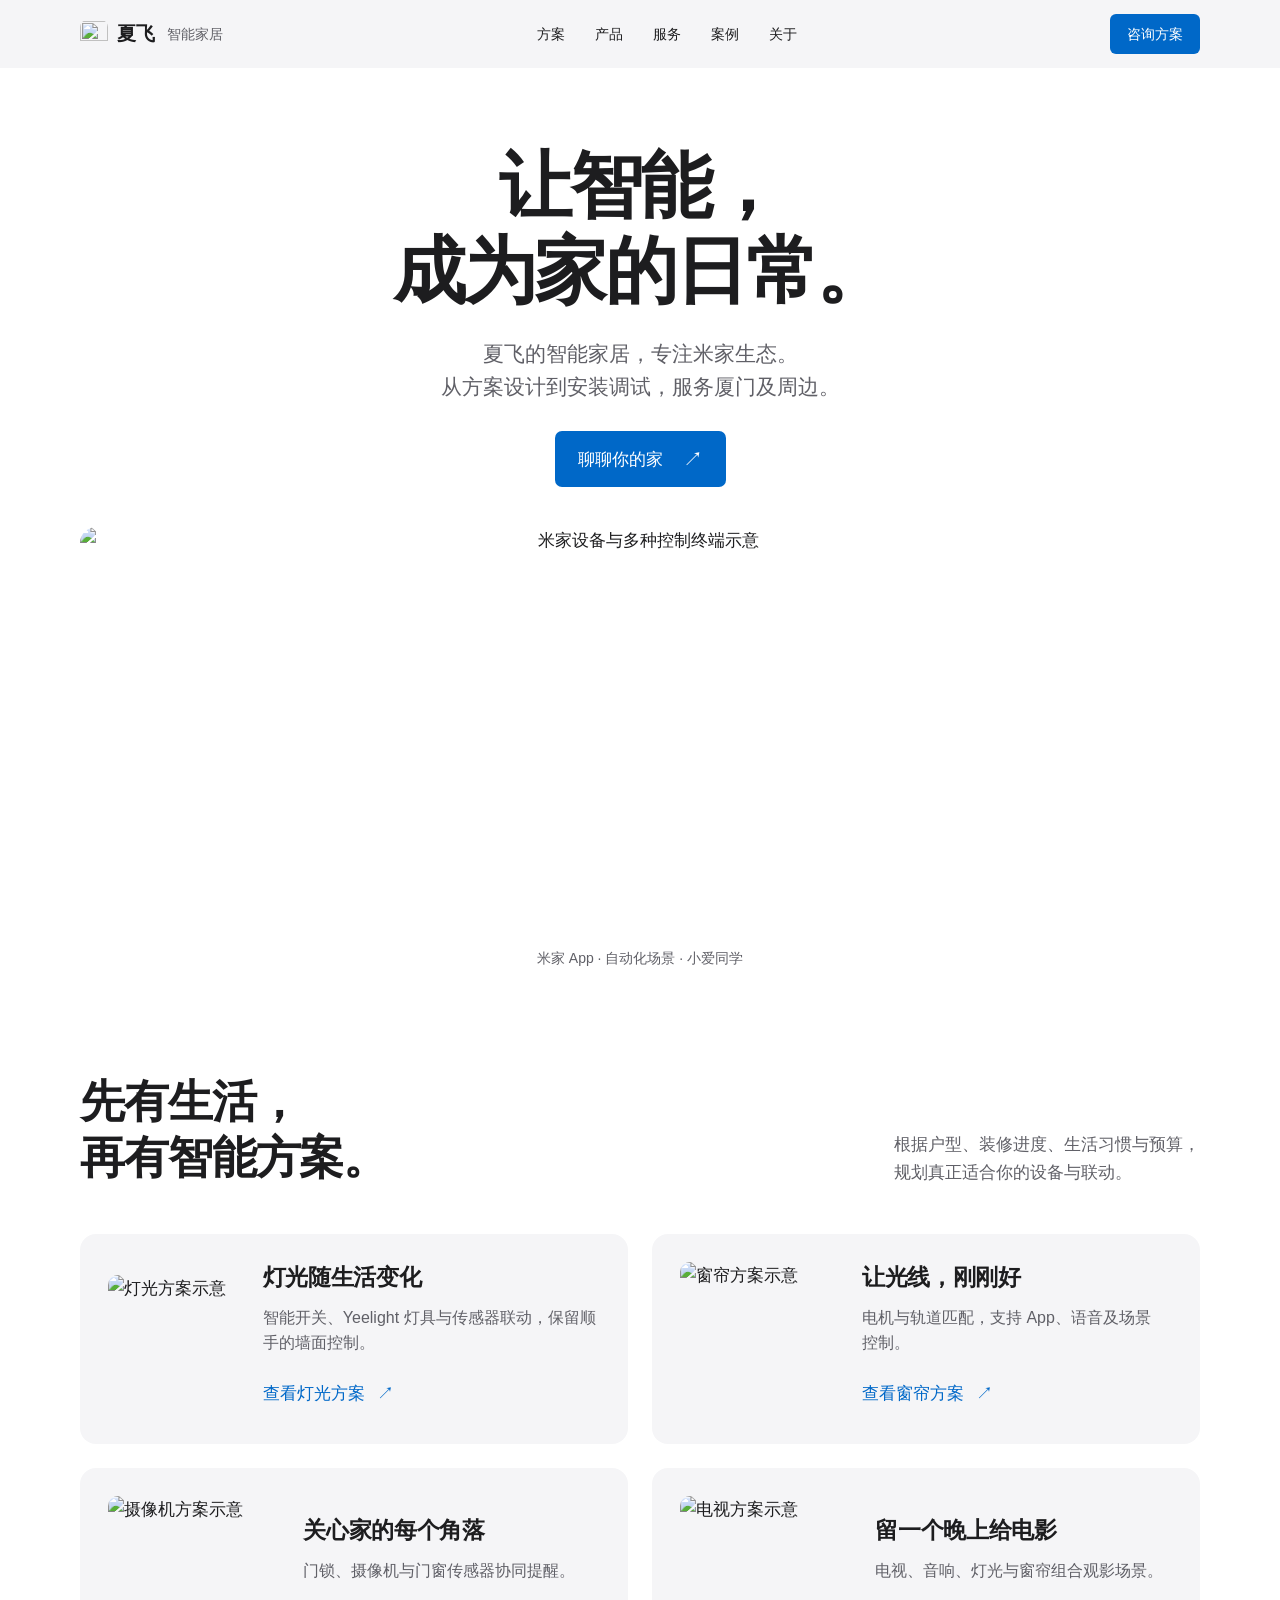
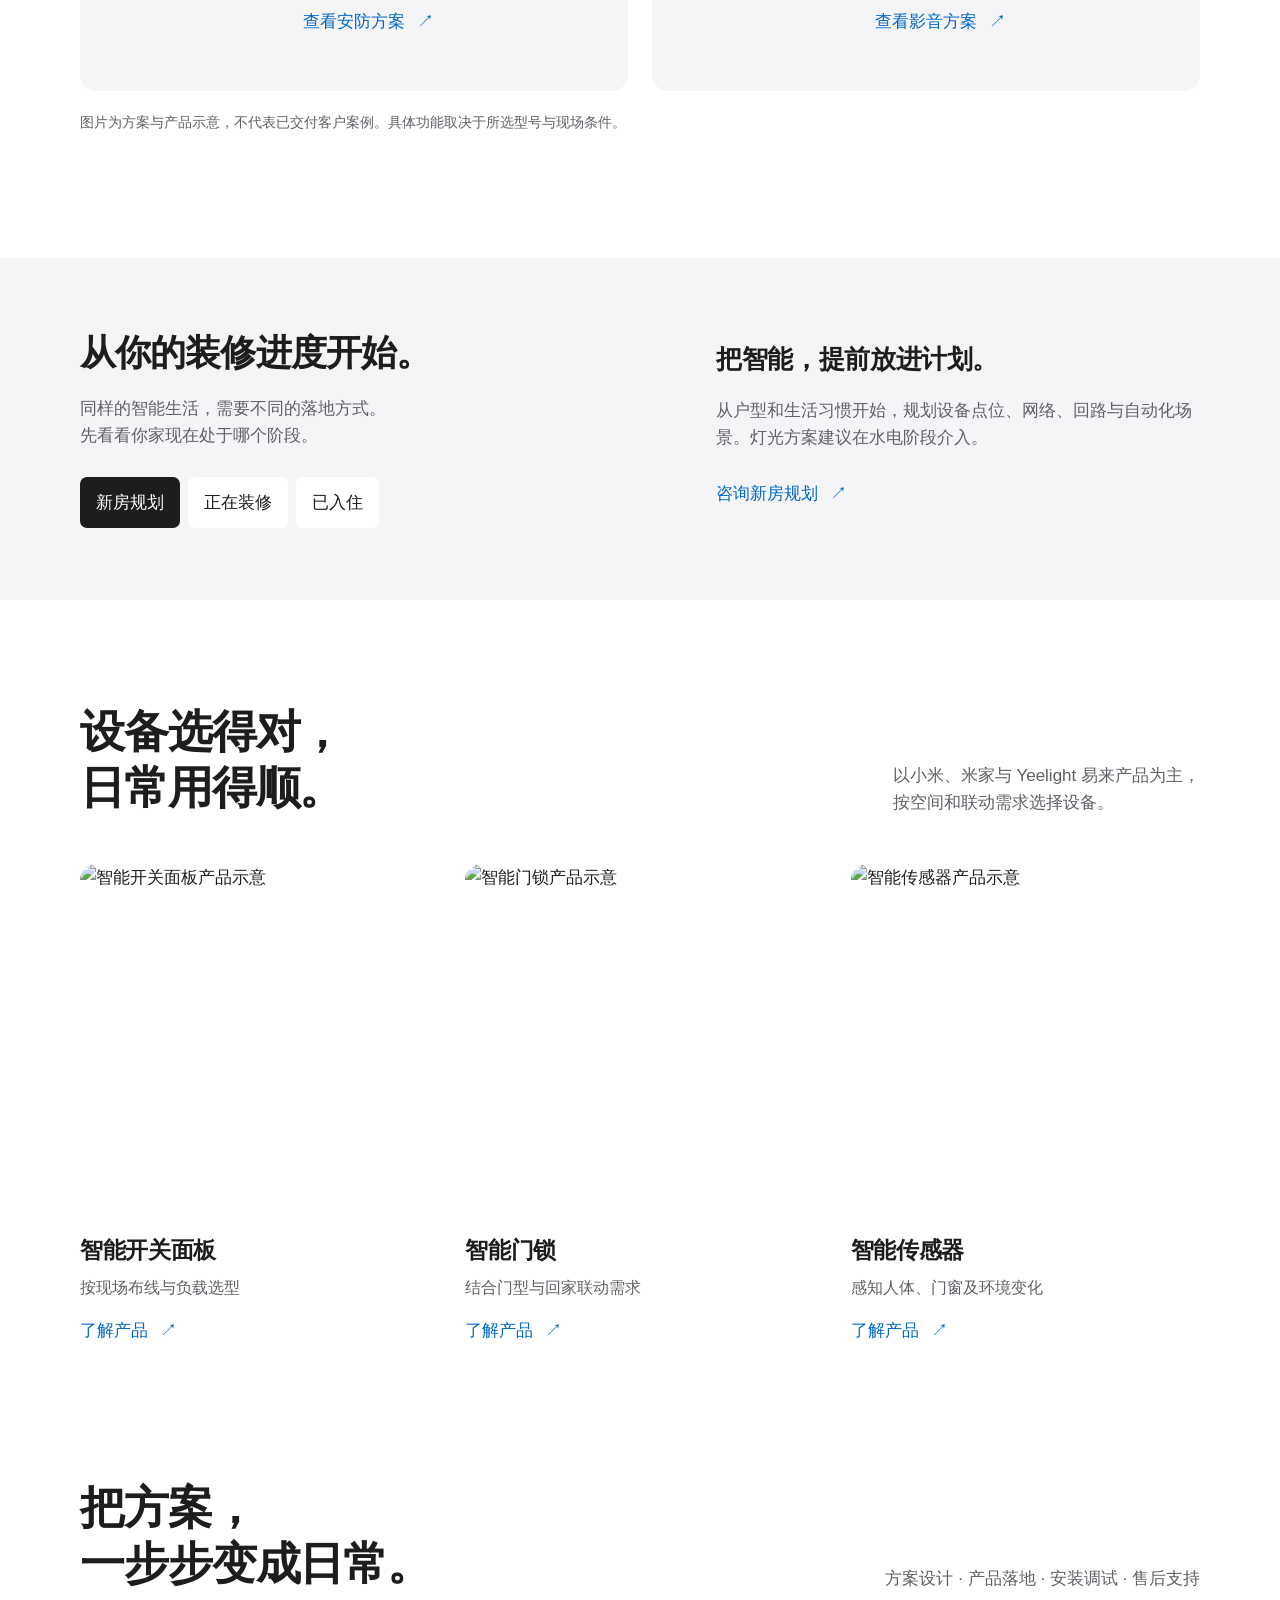
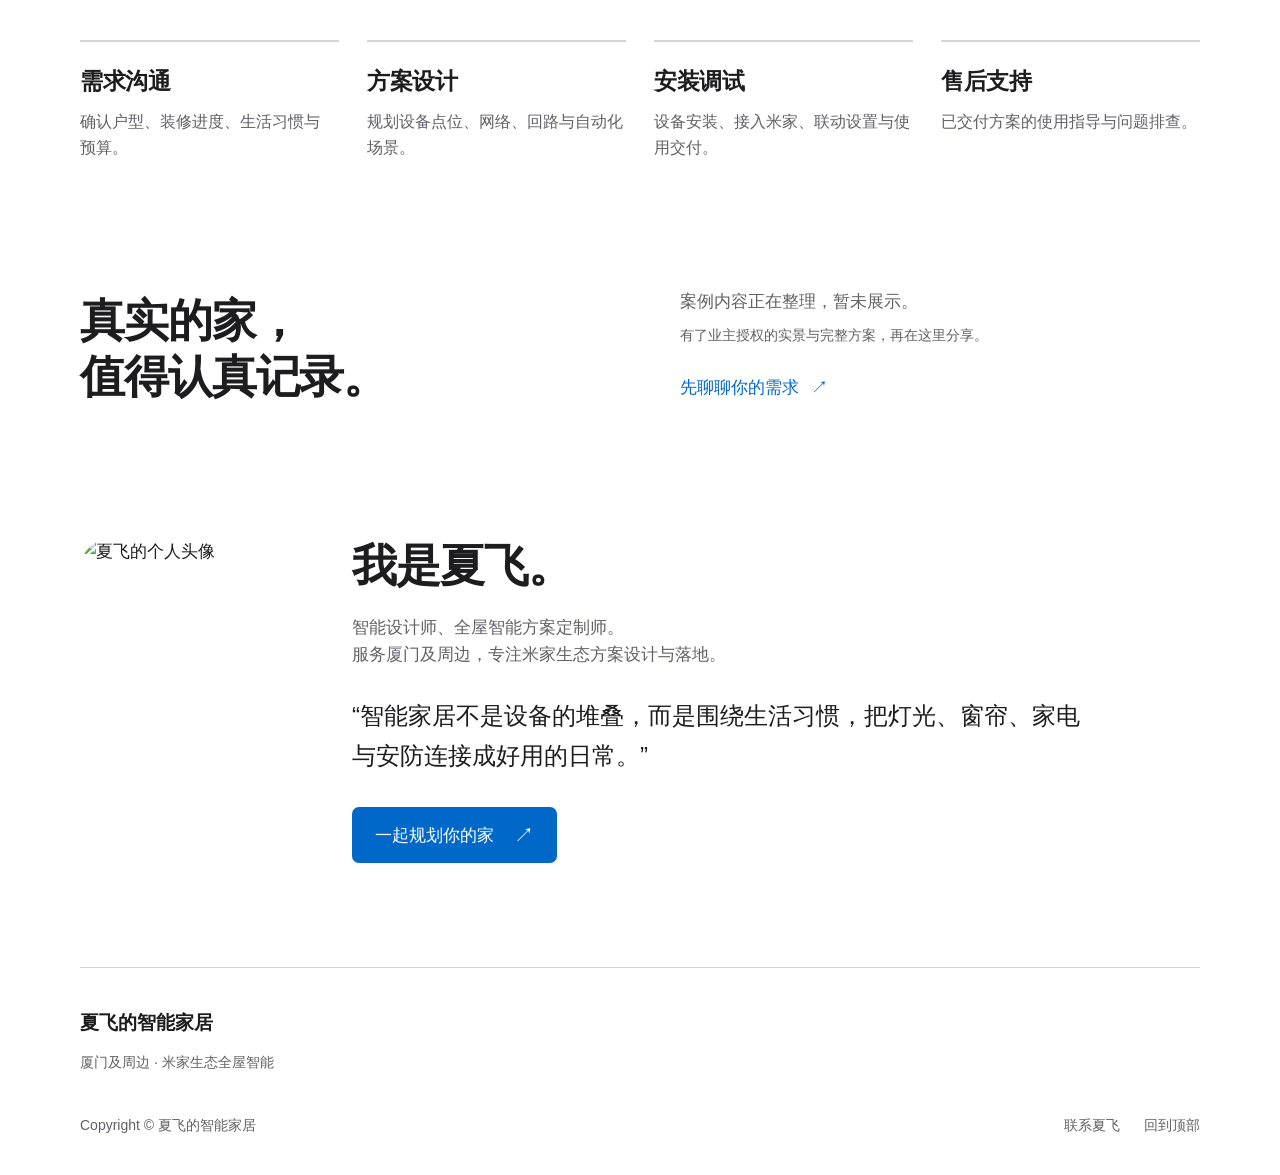
==== index.html @ 5e1fa240 "重构智能家居首页与咨询体验 发布已确认的原生 HTML/CSS/JavaScript 改版，保留原有素材、联系方式和详情内容。 增加装修阶段建议、手机导航及微信复制恢复；移除预览 noindex 标记" ====
<!DOCTYPE html><html lang="zh-CN"><head><meta charset="UTF-8"><meta name="viewport" content="width=device-width, initial-scale=1"><title>夏飞的智能家居｜厦门米家全屋智能</title><meta name="description" content="厦门及周边全屋智能方案设计、产品落地、安装调试与售后支持，专注米家生态。"><meta name="theme-color" content="#f5f5f7"><link rel="icon" href="img/icon.webp"><link rel="stylesheet" href="main.css?v=20261014"><script src="js/preview.js?v=20261014" defer></script></head><body><a class="skip" href="#main">跳到正文</a><header class="site-header"><div class="nav-wrap"><a class="brand" href="index.html"><img src="img/icon.webp" width="28" height="28" alt="">夏飞<span>智能家居</span></a><nav aria-label="主导航"><a href="index.html#方案">方案</a><a href="index.html#产品">产品</a><a href="index.html#服务">服务</a><a href="index.html#案例">案例</a><a href="index.html#关于">关于</a></nav><a class="nav-contact" href="contact.html">咨询方案</a><button class="menu-toggle" aria-expanded="false" aria-controls="mobile-nav" hidden>菜单</button></div><nav id="mobile-nav" aria-label="手机导航" hidden><a href="index.html#方案">方案</a><a href="index.html#产品">产品</a><a href="index.html#服务">服务</a><a href="index.html#案例">案例</a><a href="index.html#关于">关于</a></nav></header><main id="main"><section class="hero wrap"><h1>让智能，<br>成为家的日常。</h1><p class="hero-intro">夏飞的智能家居，专注米家生态。<br>从方案设计到安装调试，服务厦门及周边。</p><a class="button" href="contact.html">聊聊你的家 <span aria-hidden="true">↗</span></a><figure class="hero-media"><img src="img/mishebei.webp" alt="米家设备与多种控制终端示意" width="3200" height="1160" fetchpriority="high"><figcaption>米家 App · 自动化场景 · 小爱同学</figcaption></figure></section>
<section id="方案" class="wrap section"><div class="section-head"><h2>先有生活，<br>再有智能方案。</h2><p>根据户型、装修进度、生活习惯与预算，<br class="desktop-only">规划真正适合你的设备与联动。</p></div><div class="solutions"><article class="solution"><img src="img/灯光.jpg" alt="灯光方案示意" width="272" height="272" loading="lazy"><div><h3>灯光随生活变化</h3><p>智能开关、Yeelight 灯具与传感器联动，保留顺手的墙面控制。</p><a class="text-link" href="light.html">查看灯光方案 <span aria-hidden="true">↗</span></a></div></article><article class="solution"><img src="img/窗帘.jpg" alt="窗帘方案示意" width="272" height="272" loading="lazy"><div><h3>让光线，刚刚好</h3><p>电机与轨道匹配，支持 App、语音及场景控制。</p><a class="text-link" href="curtain.html">查看窗帘方案 <span aria-hidden="true">↗</span></a></div></article><article class="solution"><img src="img/摄像机.jpg" alt="摄像机方案示意" width="272" height="272" loading="lazy"><div><h3>关心家的每个角落</h3><p>门锁、摄像机与门窗传感器协同提醒。</p><a class="text-link" href="security.html">查看安防方案 <span aria-hidden="true">↗</span></a></div></article><article class="solution"><img src="img/电视.jpg" alt="电视方案示意" width="272" height="272" loading="lazy"><div><h3>留一个晚上给电影</h3><p>电视、音响、灯光与窗帘组合观影场景。</p><a class="text-link" href="media.html">查看影音方案 <span aria-hidden="true">↗</span></a></div></article></div><p class="note">图片为方案与产品示意，不代表已交付客户案例。具体功能取决于所选型号与现场条件。</p></section>
<section class="scene-section"><div class="wrap scene-layout"><div><h2>从你的装修进度开始。</h2><p>同样的智能生活，需要不同的落地方式。<br>先看看你家现在处于哪个阶段。</p><div class="stage-controls" aria-label="选择装修阶段"><button type="button" aria-pressed="true" data-stage="新房规划">新房规划</button><button type="button" aria-pressed="false" data-stage="正在装修">正在装修</button><button type="button" aria-pressed="false" data-stage="已入住">已入住</button></div></div><div class="stage-result" aria-live="polite"><h3 id="stage-title">把智能，提前放进计划。</h3><p id="stage-copy">从户型和生活习惯开始，规划设备点位、网络、回路与自动化场景。灯光方案建议在水电阶段介入。</p><a class="text-link" id="stage-link" href="contact.html?stage=新房规划">咨询新房规划 <span aria-hidden="true">↗</span></a></div></div><noscript><p class="wrap note">新房建议提前规划点位与布线；装修中需核对现场条件；已入住可根据现有线路制定改造方案。欢迎直接咨询。</p></noscript></section>
<section id="产品" class="wrap section"><div class="section-head"><h2>设备选得对，<br>日常用得顺。</h2><p>以小米、米家与 Yeelight 易来产品为主，<br class="desktop-only">按空间和联动需求选择设备。</p></div><div class="products"><a class="product" href="switch.html"><img src="img/智能开关.jpg" alt="智能开关面板产品示意" width="272" height="272" loading="lazy"><div><h3>智能开关面板</h3><p>按现场布线与负载选型</p><span class="text-link">了解产品 <span aria-hidden="true">↗</span></span></div></a><a class="product" href="lock.html"><img src="img/智能门锁.jpg" alt="智能门锁产品示意" width="272" height="272" loading="lazy"><div><h3>智能门锁</h3><p>结合门型与回家联动需求</p><span class="text-link">了解产品 <span aria-hidden="true">↗</span></span></div></a><a class="product" href="sensor.html"><img src="img/传感器.jpg" alt="智能传感器产品示意" width="272" height="272" loading="lazy"><div><h3>智能传感器</h3><p>感知人体、门窗及环境变化</p><span class="text-link">了解产品 <span aria-hidden="true">↗</span></span></div></a></div></section>
<section id="服务" class="wrap section service-section"><div class="section-head"><h2>把方案，<br>一步步变成日常。</h2><p>方案设计 · 产品落地 · 安装调试 · 售后支持</p></div><ol class="service-list"><li><h3>需求沟通</h3><p>确认户型、装修进度、生活习惯与预算。</p></li><li><h3>方案设计</h3><p>规划设备点位、网络、回路与自动化场景。</p></li><li><h3>安装调试</h3><p>设备安装、接入米家、联动设置与使用交付。</p></li><li><h3>售后支持</h3><p>已交付方案的使用指导与问题排查。</p></li></ol></section>
<section id="案例" class="wrap section case-section"><h2>真实的家，<br>值得认真记录。</h2><div><p>案例内容正在整理，暂未展示。</p><p class="note">有了业主授权的实景与完整方案，再在这里分享。</p><a class="text-link" href="contact.html">先聊聊你的需求 <span aria-hidden="true">↗</span></a></div></section>
<section id="关于" class="wrap section about"><img src="img/icon.webp" alt="夏飞的个人头像" width="160" height="160" loading="lazy"><div><h2>我是夏飞。</h2><p>智能设计师、全屋智能方案定制师。<br>服务厦门及周边，专注米家生态方案设计与落地。</p><blockquote>“智能家居不是设备的堆叠，而是围绕生活习惯，把灯光、窗帘、家电与安防连接成好用的日常。”</blockquote><a class="button" href="contact.html">一起规划你的家 <span aria-hidden="true">↗</span></a></div></section></main><footer class="site-footer wrap"><a class="brand" href="index.html">夏飞的智能家居</a><p>厦门及周边 · 米家生态全屋智能</p><div class="footer-bottom"><span>Copyright © 夏飞的智能家居</span><a href="contact.html">联系夏飞</a><a href="#main">回到顶部</a></div></footer></body></html>
---- main.css ----
/* Hallmark · pre-emit critique: P4 H4 E4 S4 R5 V4 — local preview */
:root{--paper:#fff;--surface:#f5f5f7;--ink:#1d1d1f;--muted:#606067;--accent:#0068c8;--accent-hover:#0057aa;--line:#d5d5d9;--focus:#0068c8;--font:-apple-system,BlinkMacSystemFont,"Helvetica Neue","PingFang SC","Microsoft YaHei",sans-serif;--radius:16px;--ease:cubic-bezier(.16,1,.3,1)}
*{box-sizing:border-box}html,body{margin:0;overflow-x:clip}html{scroll-behavior:smooth;scroll-padding-top:100px}body{font-family:var(--font);color:var(--ink);background:var(--paper);font-size:17px;line-height:1.6;-webkit-font-smoothing:antialiased}::selection{background:var(--accent);color:var(--paper)}a{color:inherit;text-decoration:none;text-underline-offset:5px}button{font:inherit;cursor:pointer}img{display:block;max-width:100%;height:auto}h1,h2,h3,p,figure,blockquote{margin:0}h1,h2,h3{font-style:normal;text-wrap:balance;overflow-wrap:anywhere;min-width:0}h1{font-size:clamp(40px,5.7vw,80px);line-height:1.16;letter-spacing:-.035em;font-weight:650}h2{font-size:clamp(30px,3.5vw,48px);line-height:1.25;letter-spacing:-.025em;font-weight:650}h3{font-size:23px;line-height:1.35;font-weight:600;letter-spacing:-.015em}p{color:var(--muted);text-wrap:pretty}a,button{transition:background .2s,color .2s,transform .2s}a:focus-visible,button:focus-visible{outline:3px solid var(--focus);outline-offset:5px}a:active,button:active{transform:translateY(1px)}[hidden]{display:none!important}.wrap{width:min(1120px,calc(100% - 64px));margin-inline:auto}.section{padding-block:104px 24px}.section-head{display:flex;justify-content:space-between;gap:60px;align-items:end;margin-bottom:48px}.section-head p{max-width:440px}.site-header{background:var(--surface);position:sticky;top:0;z-index:10}.nav-wrap{max-width:1184px;padding:0 32px;min-height:68px;margin:auto;display:flex;align-items:center;gap:32px}.brand{display:flex;align-items:center;gap:9px;font-size:19px;font-weight:600;white-space:nowrap}.brand img{border-radius:7px}.brand span{font-size:14px;font-weight:400;color:var(--muted);margin-left:3px}.nav-wrap nav{display:flex;justify-content:center;gap:30px;margin:auto;font-size:14px}.nav-wrap nav a{display:flex;align-items:center;min-height:44px}.nav-wrap nav a:hover,.text-link:hover{color:var(--accent)}.nav-contact{background:var(--accent);color:var(--paper);padding:7px 17px;border-radius:6px;font-size:14px;white-space:nowrap;min-height:40px;display:flex;align-items:center}.nav-contact:hover,.button:hover{background:var(--accent-hover)}.menu-toggle{display:none;border:0;background:transparent;min-height:44px;min-width:44px;padding:8px;color:var(--ink)}#mobile-nav{padding:8px 24px 16px;display:flex;flex-wrap:wrap;gap:4px 16px}#mobile-nav a{padding:8px 0;min-height:44px;min-width:44px}.skip{position:fixed;top:-100px;left:16px;z-index:20;background:var(--ink);color:var(--paper);padding:12px 20px}.skip:focus{top:12px}.hero{text-align:center;padding-top:76px}.hero-intro{font-size:21px;line-height:1.55;margin:25px auto 28px;max-width:620px}.button{display:inline-flex;align-items:center;justify-content:center;gap:20px;border:0;background:var(--accent);color:var(--paper);padding:12px 23px;min-height:48px;border-radius:7px;font-size:17px;font-weight:500;white-space:nowrap}.button span{font-size:20px}.hero-media{margin-top:40px}.hero-media img{width:100%;border-radius:var(--radius)}figcaption{font-size:14px;color:var(--muted);margin-top:14px}.solutions{display:grid;grid-template-columns:repeat(2,minmax(0,1fr));gap:24px}.solution{display:flex;align-items:center;gap:28px;background:var(--surface);padding:28px;border-radius:var(--radius)}.solution img{width:34%;border-radius:10px;aspect-ratio:1;object-fit:cover}.solution>div{min-width:0}.solution h3{font-size:23px}.solution p{margin:12px 0 16px;font-size:16px}.text-link{color:var(--accent);display:inline-flex;align-items:center;gap:12px;min-height:44px;white-space:nowrap}.note{font-size:14px;line-height:1.6}.solutions+.note{margin-top:20px}.scene-section{margin-top:100px;padding-block:72px;background:var(--surface)}.scene-layout{display:grid;grid-template-columns:1.15fr 1fr;gap:80px;align-items:center}.scene-layout h2{font-size:36px}.scene-layout p{margin-top:20px}.stage-controls{display:flex;flex-wrap:wrap;gap:8px;margin-top:28px}.stage-controls button{border:0;border-radius:7px;padding:12px 16px;min-height:48px;color:var(--ink);background:var(--paper);white-space:nowrap}.stage-controls button[aria-pressed=true]{background:var(--ink);color:var(--paper)}.stage-result h3{font-size:26px}.stage-result .text-link{margin-top:20px}.products{display:grid;grid-template-columns:repeat(3,minmax(0,1fr));gap:36px}.product{display:block}.product img{width:100%;aspect-ratio:1;object-fit:cover;border-radius:var(--radius)}.product h3{margin-top:22px}.product p{font-size:16px;margin-block:8px}.product:hover .text-link{text-decoration:underline}.service-list{list-style:none;padding:0;margin:0;display:grid;grid-template-columns:repeat(4,minmax(0,1fr));gap:28px;counter-reset:services}.service-list li{border-top:2px solid var(--line);padding-top:24px}.service-list p{font-size:16px;margin-top:12px}.case-section{display:grid;grid-template-columns:1fr 1fr;gap:80px;align-items:center}.case-section .note{margin-top:8px}.case-section .text-link{margin-top:20px}.about{display:grid;grid-template-columns:200px 1fr;gap:72px;align-items:start;padding-bottom:104px}.about>img{width:160px;border-radius:32px}.about p{margin-top:20px}.about blockquote{font-size:24px;line-height:1.65;max-width:730px;margin-block:28px 32px}.site-footer{padding-top:40px;padding-bottom:28px;border-top:1px solid var(--line)}.site-footer>p{font-size:14px;margin-top:12px}.footer-bottom{display:flex;align-items:center;flex-wrap:wrap;gap:24px;font-size:14px;color:var(--muted);margin-top:30px}.footer-bottom span{margin-right:auto}.footer-bottom a{min-height:44px;display:flex;align-items:center}.contact-main{padding-block:48px 100px}.contact-heading{margin:42px 0 56px}.contact-heading h1{font-size:clamp(38px,5vw,64px)}.contact-heading>p{margin-top:24px;font-size:21px}.contact-layout{display:grid;grid-template-columns:1fr 1fr;gap:72px}.contact-panel{background:var(--surface);border-radius:var(--radius);padding:40px}.contact-panel h2,.consult-prep h2{font-size:30px}.contact-panel>p{margin-top:12px;font-size:16px}.contact-item{margin-top:32px}.contact-item h3{font-size:17px;color:var(--muted)}.phone{font-size:31px;font-weight:600;display:block;font-variant-numeric:tabular-nums;margin:8px 0 16px;white-space:nowrap}.wechat{color:var(--ink);font-size:25px;overflow-wrap:anywhere;margin:8px 0 16px}.secondary{background:var(--paper);color:var(--accent)}.secondary:hover{background:var(--line)}.contact-item .note{margin-top:12px}.copy-status{font-size:14px;min-height:23px;margin-top:8px}.consult-prep ul{list-style:none;padding:0;margin:24px 0 28px}.consult-prep li{margin-bottom:24px}.consult-prep h3{font-size:21px;margin-bottom:7px}.consult-prep p{font-size:16px}.consult-prep>.note{font-size:14px}.detail-hero,.detail-main{width:min(1120px,calc(100% - 64px));margin:auto}.detail-hero{padding-top:70px}.detail-hero-content{display:grid;grid-template-columns:1.5fr 1fr;gap:64px;align-items:center}.detail-hero h1{font-size:48px}.detail-eyebrow{display:none}.detail-hero-image{width:100%;max-width:360px;border-radius:var(--radius)}.detail-lead{margin:24px 0}.about-button,.primary-button{display:inline-flex;align-items:center;min-height:48px;padding:12px 23px;background:var(--accent);color:var(--paper);border-radius:7px}.detail-section{padding-block:72px 12px}.detail-section-intro{margin-top:20px}.detail-cards{display:grid;grid-template-columns:repeat(3,minmax(0,1fr));gap:24px;margin-top:28px}.detail-card{padding:24px;background:var(--surface);border-radius:var(--radius)}.detail-card p,.detail-card ul{margin-top:12px;font-size:16px;color:var(--muted)}.detail-note{margin-top:32px;font-size:16px}.detail-cta{display:flex;align-items:center;justify-content:space-between;gap:32px;padding-bottom:80px}.detail-cta h2{font-size:32px}.detail-cta p{margin-top:16px}.detail-cta a{white-space:nowrap}
@media(max-width:960px){.brand span{display:none}.nav-wrap{gap:20px}.nav-wrap nav{gap:20px}.solution{padding:22px;gap:20px}.solution img{width:30%}.scene-layout{gap:40px}.service-list{grid-template-columns:repeat(2,minmax(0,1fr))}.products{gap:24px}.contact-layout{gap:32px}.contact-panel{padding:28px}.phone{font-size:27px}}
@media(max-width:700px){html{scroll-padding-top:88px}.wrap,.detail-hero,.detail-main{width:calc(100% - 40px)}.nav-wrap{padding-inline:20px;gap:12px;min-height:64px;flex-wrap:wrap}.nav-wrap nav{order:3;flex-basis:100%;gap:24px;justify-content:start;margin-top:-12px}.nav-contact{margin-left:auto;min-height:40px;font-size:13px;padding-inline:12px}.has-js .nav-wrap nav{display:none}.has-js .menu-toggle{display:block!important}.brand{font-size:17px;gap:7px}.brand img{width:25px;height:25px}.hero{padding-top:48px}.hero h1{font-size:46px;line-height:1.2}.hero-intro{font-size:17px;margin-block:22px 26px}.hero-media{margin-top:36px}.hero-media img{aspect-ratio:1.65;object-fit:cover;object-position:center}.hero figcaption{font-size:13px;margin-top:14px}.section{padding-block:72px 0}.section-head{display:block;margin-bottom:28px}.section-head p{margin-top:20px;font-size:16px}.desktop-only{display:none}.solutions{grid-template-columns:minmax(0,1fr);gap:16px}.solution{padding:20px;gap:20px}.solution img{width:30%;min-width:84px}.solution h3{font-size:21px}.solution p{font-size:15px;margin-block:10px}.text-link{font-size:16px}.note{font-size:13px}.scene-section{margin-top:72px;padding-block:48px}.scene-layout{grid-template-columns:minmax(0,1fr);gap:40px}.scene-layout h2{font-size:30px}.scene-layout p{font-size:16px}.stage-controls{gap:8px}.stage-controls button{font-size:15px;padding-inline:14px}.stage-result h3{font-size:24px}.products{grid-template-columns:minmax(0,1fr);gap:24px}.product{display:grid;grid-template-columns:112px minmax(0,1fr);gap:24px;align-items:center}.product h3{font-size:21px;margin-top:0}.product p{font-size:15px}.service-list{gap:32px 22px}.service-list h3{font-size:21px}.service-list p{font-size:15px}.case-section{grid-template-columns:minmax(0,1fr);gap:24px}.about{grid-template-columns:minmax(0,1fr);gap:28px;padding-bottom:72px}.about>img{width:88px;border-radius:20px}.about p{font-size:16px}.about blockquote{font-size:21px;margin-block:24px 28px}.site-footer{padding-top:28px}.footer-bottom{gap:16px;margin-top:20px}.footer-bottom span{flex-basis:100%}.contact-main{padding-block:24px 72px}.contact-heading{margin-block:32px}.contact-heading h1{font-size:36px}.contact-heading>p{font-size:17px}.contact-layout{grid-template-columns:minmax(0,1fr);gap:40px}.contact-panel{padding:28px 24px}.contact-panel h2,.consult-prep h2{font-size:27px}.phone{font-size:29px}.wechat{font-size:23px}.detail-hero{padding-top:48px}.detail-hero-content{grid-template-columns:minmax(0,1fr);gap:32px}.detail-hero h1{font-size:36px}.detail-hero-image{max-width:240px}.detail-section{padding-top:48px}.detail-cards{grid-template-columns:minmax(0,1fr)}.detail-cta{display:block;padding-bottom:64px}.detail-cta a{margin-top:24px}}
@media(max-width:360px){.hero h1{font-size:40px}.solution{gap:14px;padding:16px}.solution h3{font-size:19px}.solution img{min-width:72px}.product{grid-template-columns:92px minmax(0,1fr);gap:20px}.phone{font-size:25px}.contact-heading h1{font-size:32px}.stage-controls button{font-size:14px;padding-inline:12px}.brand{font-size:16px}.nav-wrap{gap:8px}.nav-contact{padding-inline:9px}.menu-toggle{padding:6px;font-size:14px}}
@media(prefers-reduced-motion:reduce){html{scroll-behavior:auto}*,*::before,*::after{transition:none!important;animation:none!important}}
@media(prefers-reduced-motion:no-preference){.hero-media{animation:arrive .7s var(--ease) both}@keyframes arrive{from{transform:translateY(12px)}to{transform:translateY(0)}}}
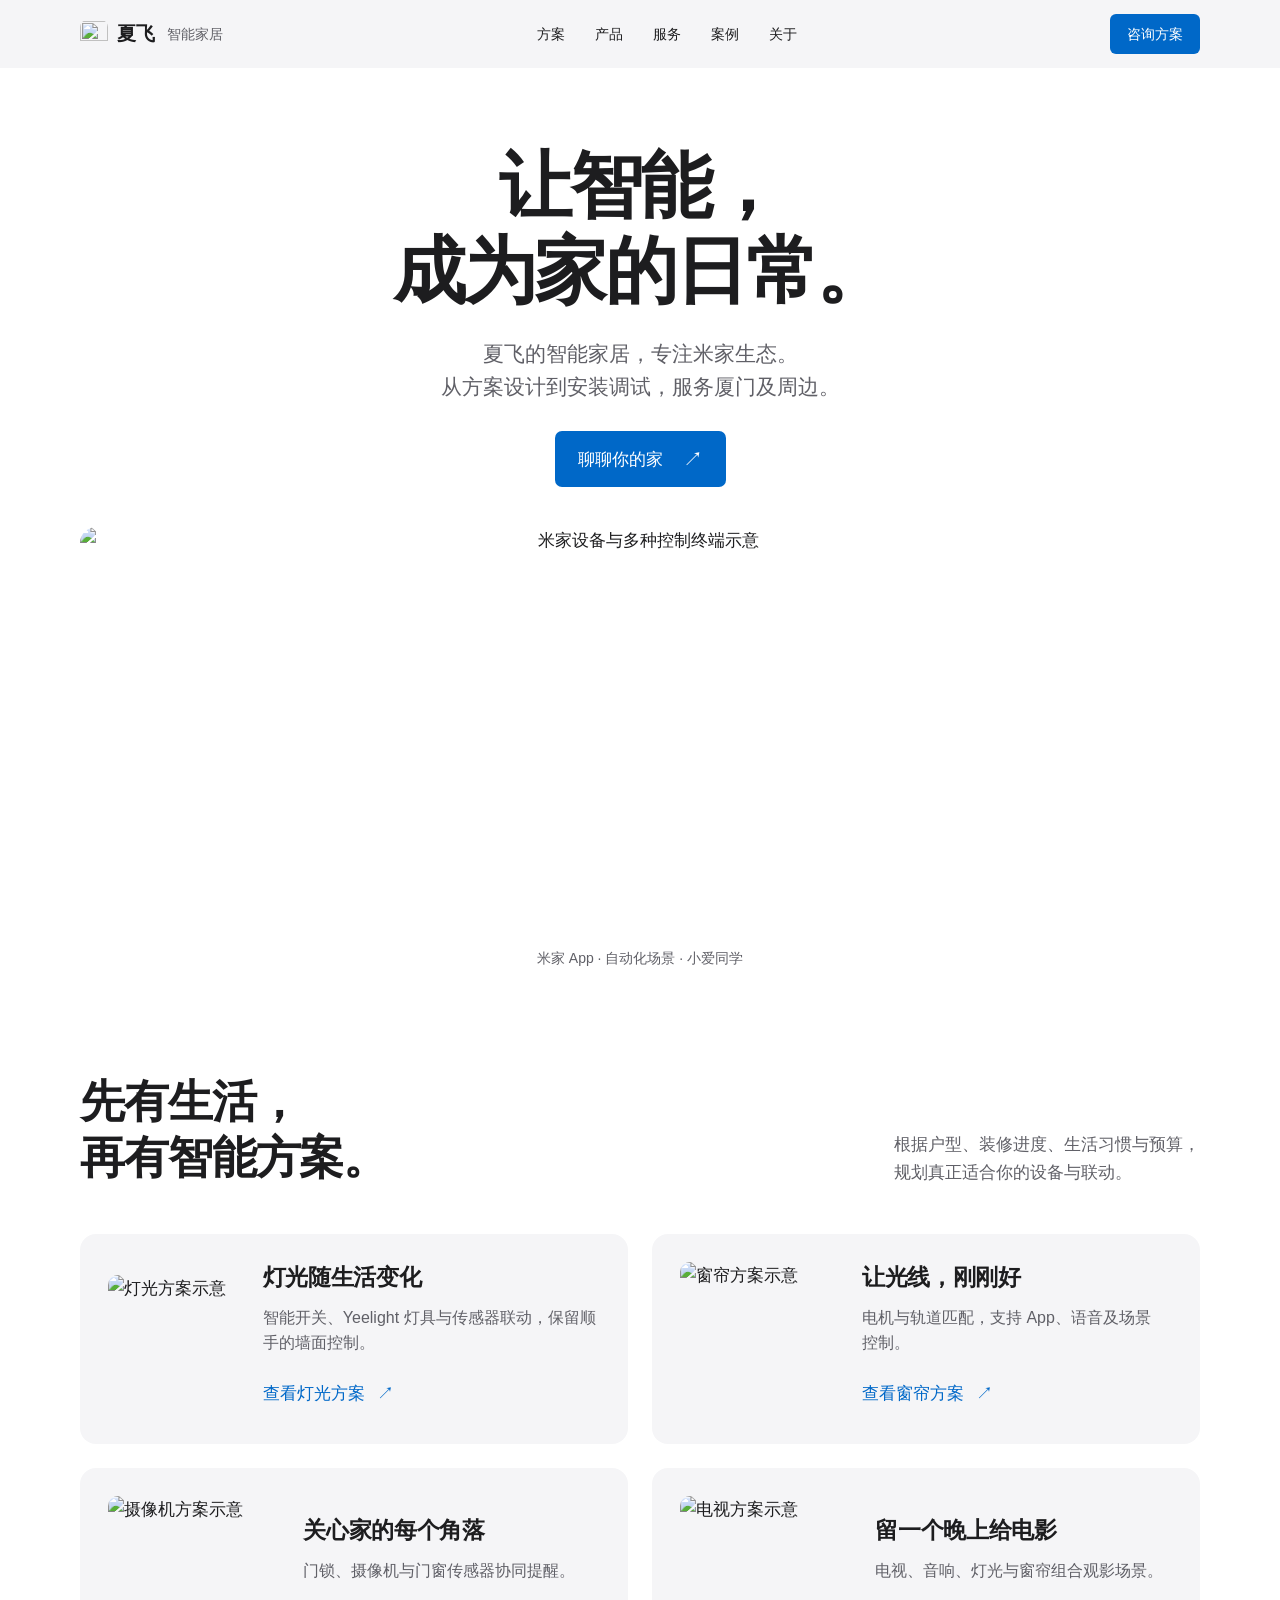
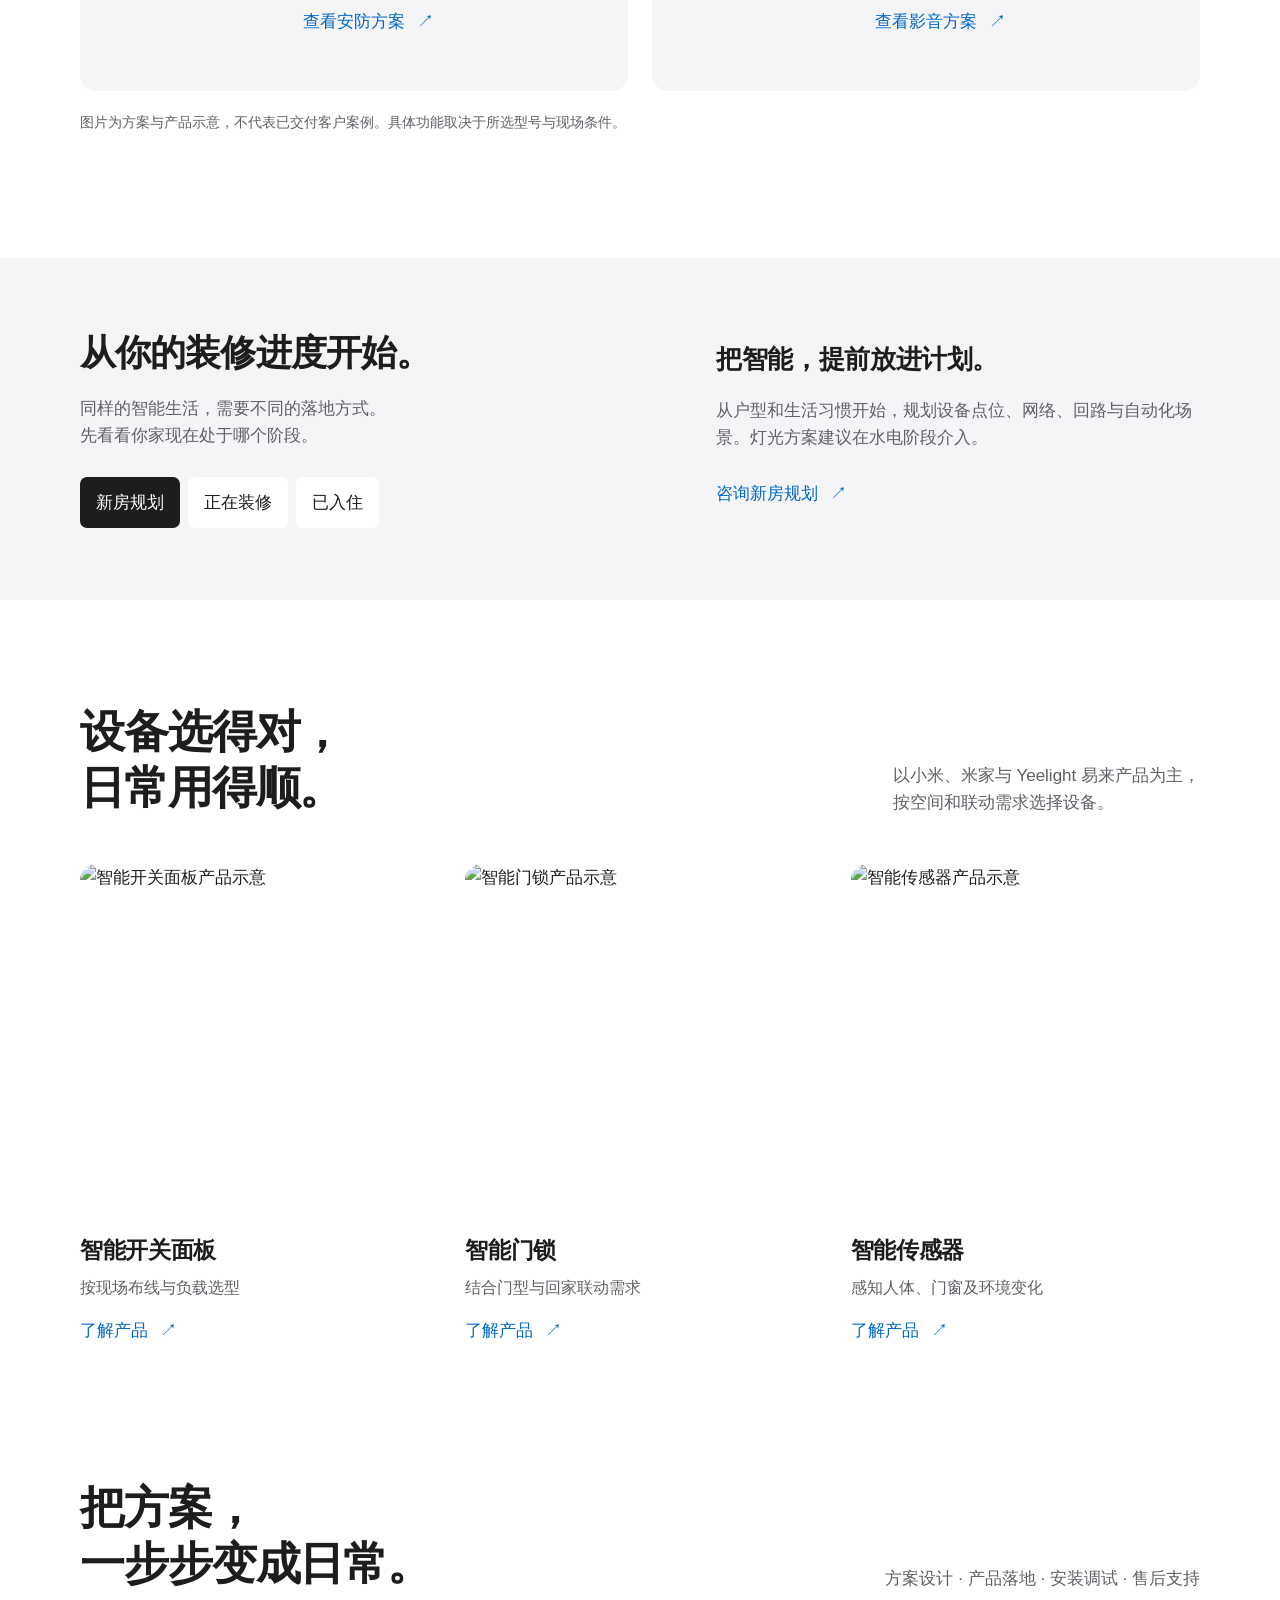
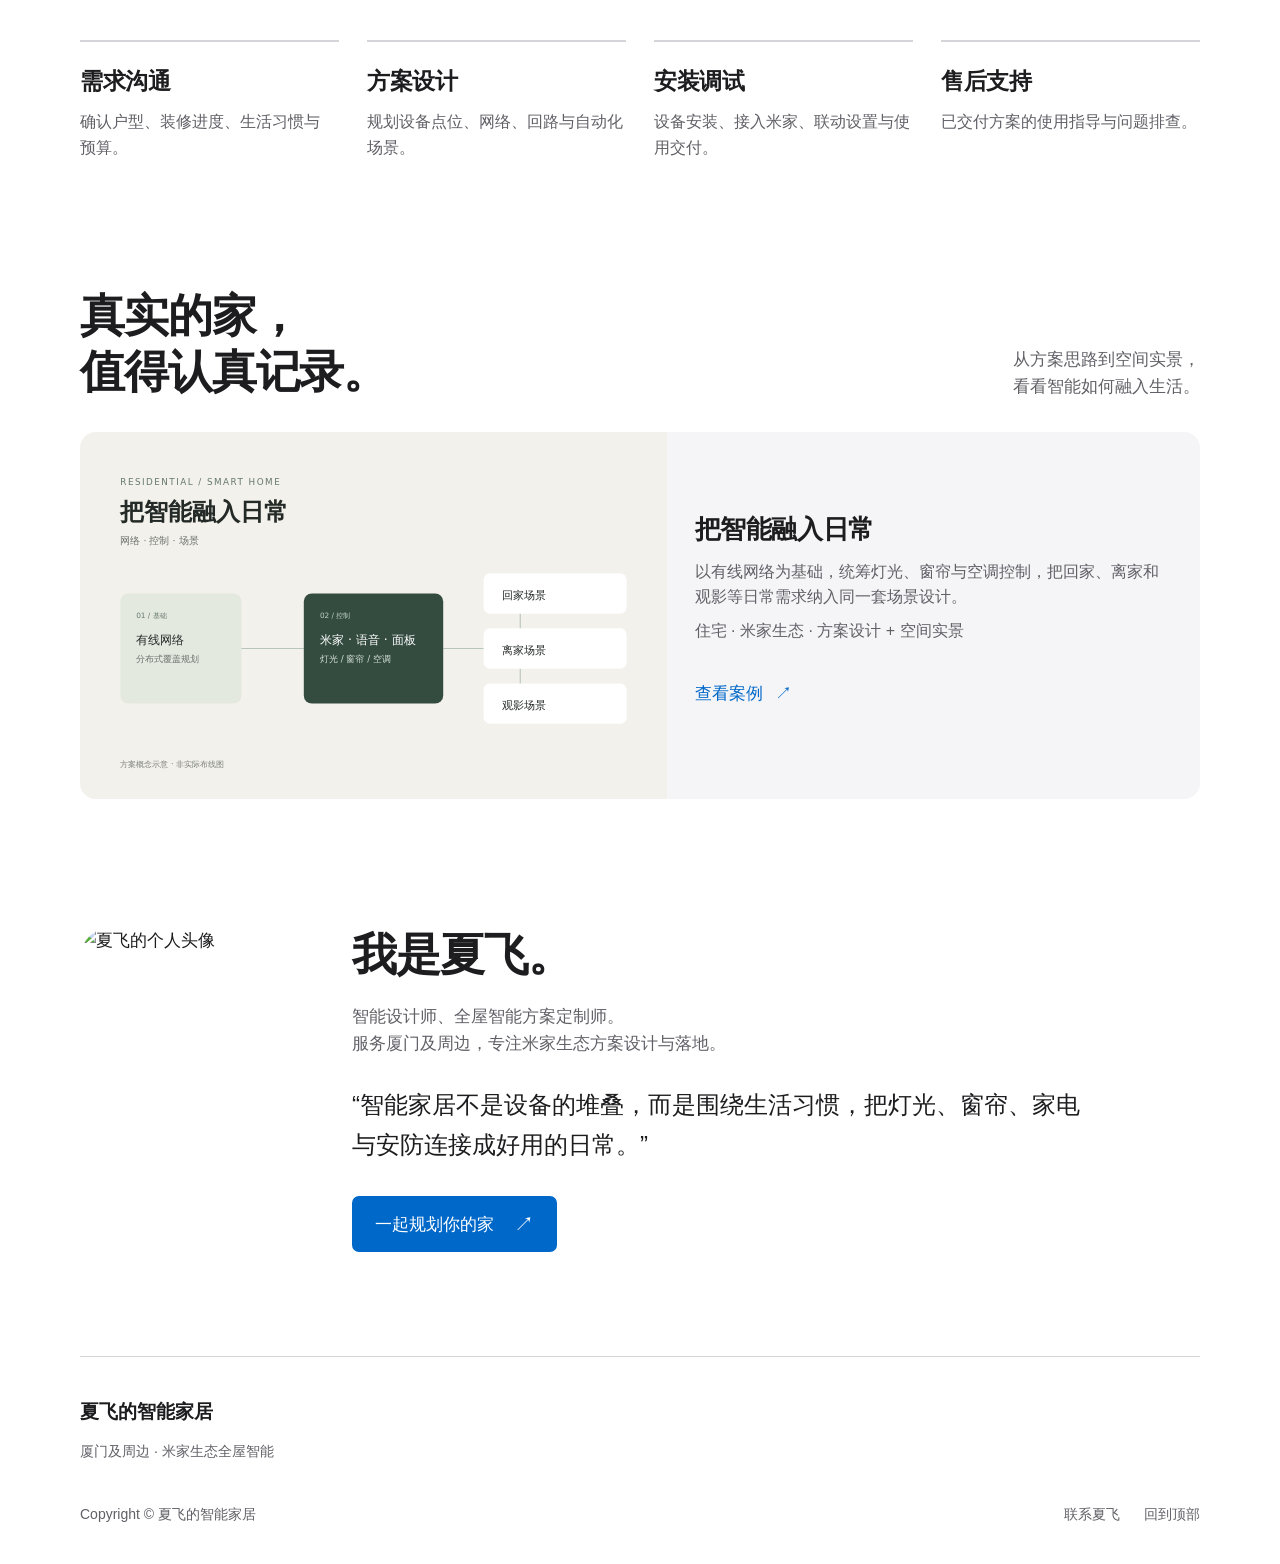
==== commit e4750901: "新增住宅米家生态方案案例 首页案例卡连接简短详情，采用公开专用方案概念示意与两张无人空间照片。 保留“方案设计 + 空间实景”状态，不将未验收场景描述为已完成功能。 复用现有风格与咨询入口，保留二维码" ====
--- a/index.html
+++ b/index.html
@@ -1,7 +1,7 @@
-<!DOCTYPE html><html lang="zh-CN"><head><meta charset="UTF-8"><meta name="viewport" content="width=device-width, initial-scale=1"><title>夏飞的智能家居｜厦门米家全屋智能</title><meta name="description" content="厦门及周边全屋智能方案设计、产品落地、安装调试与售后支持，专注米家生态。"><meta name="theme-color" content="#f5f5f7"><link rel="icon" href="img/icon.webp"><link rel="stylesheet" href="main.css?v=20261014"><script src="js/preview.js?v=20261014" defer></script></head><body><a class="skip" href="#main">跳到正文</a><header class="site-header"><div class="nav-wrap"><a class="brand" href="index.html"><img src="img/icon.webp" width="28" height="28" alt="">夏飞<span>智能家居</span></a><nav aria-label="主导航"><a href="index.html#方案">方案</a><a href="index.html#产品">产品</a><a href="index.html#服务">服务</a><a href="index.html#案例">案例</a><a href="index.html#关于">关于</a></nav><a class="nav-contact" href="contact.html">咨询方案</a><button class="menu-toggle" aria-expanded="false" aria-controls="mobile-nav" hidden>菜单</button></div><nav id="mobile-nav" aria-label="手机导航" hidden><a href="index.html#方案">方案</a><a href="index.html#产品">产品</a><a href="index.html#服务">服务</a><a href="index.html#案例">案例</a><a href="index.html#关于">关于</a></nav></header><main id="main"><section class="hero wrap"><h1>让智能，<br>成为家的日常。</h1><p class="hero-intro">夏飞的智能家居，专注米家生态。<br>从方案设计到安装调试，服务厦门及周边。</p><a class="button" href="contact.html">聊聊你的家 <span aria-hidden="true">↗</span></a><figure class="hero-media"><img src="img/mishebei.webp" alt="米家设备与多种控制终端示意" width="3200" height="1160" fetchpriority="high"><figcaption>米家 App · 自动化场景 · 小爱同学</figcaption></figure></section>
+<!DOCTYPE html><html lang="zh-CN"><head><meta charset="UTF-8"><meta name="viewport" content="width=device-width, initial-scale=1"><title>夏飞的智能家居｜厦门米家全屋智能</title><meta name="description" content="厦门及周边全屋智能方案设计、产品落地、安装调试与售后支持，专注米家生态。"><meta name="theme-color" content="#f5f5f7"><link rel="icon" href="img/icon.webp"><link rel="stylesheet" href="main.css?v=20261014-cases-v1"><script src="js/preview.js?v=20261014" defer></script></head><body><a class="skip" href="#main">跳到正文</a><header class="site-header"><div class="nav-wrap"><a class="brand" href="index.html"><img src="img/icon.webp" width="28" height="28" alt="">夏飞<span>智能家居</span></a><nav aria-label="主导航"><a href="index.html#方案">方案</a><a href="index.html#产品">产品</a><a href="index.html#服务">服务</a><a href="index.html#案例">案例</a><a href="index.html#关于">关于</a></nav><a class="nav-contact" href="contact.html">咨询方案</a><button class="menu-toggle" aria-expanded="false" aria-controls="mobile-nav" hidden>菜单</button></div><nav id="mobile-nav" aria-label="手机导航" hidden><a href="index.html#方案">方案</a><a href="index.html#产品">产品</a><a href="index.html#服务">服务</a><a href="index.html#案例">案例</a><a href="index.html#关于">关于</a></nav></header><main id="main"><section class="hero wrap"><h1>让智能，<br>成为家的日常。</h1><p class="hero-intro">夏飞的智能家居，专注米家生态。<br>从方案设计到安装调试，服务厦门及周边。</p><a class="button" href="contact.html">聊聊你的家 <span aria-hidden="true">↗</span></a><figure class="hero-media"><img src="img/mishebei.webp" alt="米家设备与多种控制终端示意" width="3200" height="1160" fetchpriority="high"><figcaption>米家 App · 自动化场景 · 小爱同学</figcaption></figure></section>
 <section id="方案" class="wrap section"><div class="section-head"><h2>先有生活，<br>再有智能方案。</h2><p>根据户型、装修进度、生活习惯与预算，<br class="desktop-only">规划真正适合你的设备与联动。</p></div><div class="solutions"><article class="solution"><img src="img/灯光.jpg" alt="灯光方案示意" width="272" height="272" loading="lazy"><div><h3>灯光随生活变化</h3><p>智能开关、Yeelight 灯具与传感器联动，保留顺手的墙面控制。</p><a class="text-link" href="light.html">查看灯光方案 <span aria-hidden="true">↗</span></a></div></article><article class="solution"><img src="img/窗帘.jpg" alt="窗帘方案示意" width="272" height="272" loading="lazy"><div><h3>让光线，刚刚好</h3><p>电机与轨道匹配，支持 App、语音及场景控制。</p><a class="text-link" href="curtain.html">查看窗帘方案 <span aria-hidden="true">↗</span></a></div></article><article class="solution"><img src="img/摄像机.jpg" alt="摄像机方案示意" width="272" height="272" loading="lazy"><div><h3>关心家的每个角落</h3><p>门锁、摄像机与门窗传感器协同提醒。</p><a class="text-link" href="security.html">查看安防方案 <span aria-hidden="true">↗</span></a></div></article><article class="solution"><img src="img/电视.jpg" alt="电视方案示意" width="272" height="272" loading="lazy"><div><h3>留一个晚上给电影</h3><p>电视、音响、灯光与窗帘组合观影场景。</p><a class="text-link" href="media.html">查看影音方案 <span aria-hidden="true">↗</span></a></div></article></div><p class="note">图片为方案与产品示意，不代表已交付客户案例。具体功能取决于所选型号与现场条件。</p></section>
 <section class="scene-section"><div class="wrap scene-layout"><div><h2>从你的装修进度开始。</h2><p>同样的智能生活，需要不同的落地方式。<br>先看看你家现在处于哪个阶段。</p><div class="stage-controls" aria-label="选择装修阶段"><button type="button" aria-pressed="true" data-stage="新房规划">新房规划</button><button type="button" aria-pressed="false" data-stage="正在装修">正在装修</button><button type="button" aria-pressed="false" data-stage="已入住">已入住</button></div></div><div class="stage-result" aria-live="polite"><h3 id="stage-title">把智能，提前放进计划。</h3><p id="stage-copy">从户型和生活习惯开始，规划设备点位、网络、回路与自动化场景。灯光方案建议在水电阶段介入。</p><a class="text-link" id="stage-link" href="contact.html?stage=新房规划">咨询新房规划 <span aria-hidden="true">↗</span></a></div></div><noscript><p class="wrap note">新房建议提前规划点位与布线；装修中需核对现场条件；已入住可根据现有线路制定改造方案。欢迎直接咨询。</p></noscript></section>
 <section id="产品" class="wrap section"><div class="section-head"><h2>设备选得对，<br>日常用得顺。</h2><p>以小米、米家与 Yeelight 易来产品为主，<br class="desktop-only">按空间和联动需求选择设备。</p></div><div class="products"><a class="product" href="switch.html"><img src="img/智能开关.jpg" alt="智能开关面板产品示意" width="272" height="272" loading="lazy"><div><h3>智能开关面板</h3><p>按现场布线与负载选型</p><span class="text-link">了解产品 <span aria-hidden="true">↗</span></span></div></a><a class="product" href="lock.html"><img src="img/智能门锁.jpg" alt="智能门锁产品示意" width="272" height="272" loading="lazy"><div><h3>智能门锁</h3><p>结合门型与回家联动需求</p><span class="text-link">了解产品 <span aria-hidden="true">↗</span></span></div></a><a class="product" href="sensor.html"><img src="img/传感器.jpg" alt="智能传感器产品示意" width="272" height="272" loading="lazy"><div><h3>智能传感器</h3><p>感知人体、门窗及环境变化</p><span class="text-link">了解产品 <span aria-hidden="true">↗</span></span></div></a></div></section>
 <section id="服务" class="wrap section service-section"><div class="section-head"><h2>把方案，<br>一步步变成日常。</h2><p>方案设计 · 产品落地 · 安装调试 · 售后支持</p></div><ol class="service-list"><li><h3>需求沟通</h3><p>确认户型、装修进度、生活习惯与预算。</p></li><li><h3>方案设计</h3><p>规划设备点位、网络、回路与自动化场景。</p></li><li><h3>安装调试</h3><p>设备安装、接入米家、联动设置与使用交付。</p></li><li><h3>售后支持</h3><p>已交付方案的使用指导与问题排查。</p></li></ol></section>
-<section id="案例" class="wrap section case-section"><h2>真实的家，<br>值得认真记录。</h2><div><p>案例内容正在整理，暂未展示。</p><p class="note">有了业主授权的实景与完整方案，再在这里分享。</p><a class="text-link" href="contact.html">先聊聊你的需求 <span aria-hidden="true">↗</span></a></div></section>
-<section id="关于" class="wrap section about"><img src="img/icon.webp" alt="夏飞的个人头像" width="160" height="160" loading="lazy"><div><h2>我是夏飞。</h2><p>智能设计师、全屋智能方案定制师。<br>服务厦门及周边，专注米家生态方案设计与落地。</p><blockquote>“智能家居不是设备的堆叠，而是围绕生活习惯，把灯光、窗帘、家电与安防连接成好用的日常。”</blockquote><a class="button" href="contact.html">一起规划你的家 <span aria-hidden="true">↗</span></a></div></section></main><footer class="site-footer wrap"><a class="brand" href="index.html">夏飞的智能家居</a><p>厦门及周边 · 米家生态全屋智能</p><div class="footer-bottom"><span>Copyright © 夏飞的智能家居</span><a href="contact.html">联系夏飞</a><a href="#main">回到顶部</a></div></footer></body></html>+<section id="案例" class="wrap section case-section case-showcase"><div class="section-head"><h2>真实的家，<br>值得认真记录。</h2><p>从方案思路到空间实景，<br class="desktop-only">看看智能如何融入生活。</p></div><div class="case-grid single"><a class="case-card" href="case-residential-01.html"><img src="img/cases/residential-01/system-overview.svg" width="1600" height="1000" alt="住宅智能系统概念示意：网络基础、统一控制与日常场景" loading="lazy"><div class="case-card-content"><h3>把智能融入日常</h3><p>以有线网络为基础，统筹灯光、窗帘与空调控制，把回家、离家和观影等日常需求纳入同一套场景设计。</p><p class="note">住宅 · 米家生态 · 方案设计 + 空间实景</p><span class="text-link">查看案例 <span aria-hidden="true">↗</span></span></div></a></div></section>
+<section id="关于" class="wrap section about"><img src="img/icon.webp" alt="夏飞的个人头像" width="160" height="160" loading="lazy"><div><h2>我是夏飞。</h2><p>智能设计师、全屋智能方案定制师。<br>服务厦门及周边，专注米家生态方案设计与落地。</p><blockquote>“智能家居不是设备的堆叠，而是围绕生活习惯，把灯光、窗帘、家电与安防连接成好用的日常。”</blockquote><a class="button" href="contact.html">一起规划你的家 <span aria-hidden="true">↗</span></a></div></section></main><footer class="site-footer wrap"><a class="brand" href="index.html">夏飞的智能家居</a><p>厦门及周边 · 米家生态全屋智能</p><div class="footer-bottom"><span>Copyright © 夏飞的智能家居</span><a href="contact.html">联系夏飞</a><a href="#main">回到顶部</a></div></footer></body></html>
--- a/main.css
+++ b/main.css
@@ -6,3 +6,70 @@
 @media(max-width:360px){.hero h1{font-size:40px}.solution{gap:14px;padding:16px}.solution h3{font-size:19px}.solution img{min-width:72px}.product{grid-template-columns:92px minmax(0,1fr);gap:20px}.phone{font-size:25px}.contact-heading h1{font-size:32px}.stage-controls button{font-size:14px;padding-inline:12px}.brand{font-size:16px}.nav-wrap{gap:8px}.nav-contact{padding-inline:9px}.menu-toggle{padding:6px;font-size:14px}}
 @media(prefers-reduced-motion:reduce){html{scroll-behavior:auto}*,*::before,*::after{transition:none!important;animation:none!important}}
 @media(prefers-reduced-motion:no-preference){.hero-media{animation:arrive .7s var(--ease) both}@keyframes arrive{from{transform:translateY(12px)}to{transform:translateY(0)}}}
+
+
+/* Contact card v2: scoped to the approved consultation card. */
+.contact-panel.card-v2{--contact-soft:#e9e9ed;text-align:center;padding:32px 32px 26px}
+.card-v2>p{margin-top:12px}
+.card-v2 .wechat-qr{width:min(294px,100%);margin:24px auto 16px;border:1px solid var(--line);border-radius:20px;overflow:clip;background:var(--paper)}
+.card-v2 .wechat-qr img{width:100%;height:auto}
+.card-v2 .qr-instruction{font-size:16px;margin-top:0}
+.card-v2 .wechat-account{display:flex;justify-content:center;align-items:center;gap:18px;margin-top:12px;min-width:0}
+.card-v2 .wechat{font-size:18px;color:var(--ink);margin:0;white-space:nowrap;overflow-wrap:normal}
+.card-v2 .copy-button{background:var(--contact-soft);color:var(--accent);border:0;border-radius:999px;padding:8px 20px;min-width:72px;min-height:44px;font-size:14px;white-space:nowrap}
+.card-v2 .copy-button:hover{background:var(--line)}
+.card-v2 .copy-button:disabled{opacity:.7;cursor:wait}
+.card-v2 .copy-status{font-size:14px;min-height:0;margin:12px 0 0}
+.card-v2 .copy-status:empty{display:none}
+.card-v2 .phone-row{display:flex;justify-content:space-between;align-items:center;gap:16px;flex-wrap:wrap;border-top:1px solid var(--line);padding-top:20px;margin-top:28px;text-align:left}
+.card-v2 .phone-details{display:flex;gap:12px;align-items:center}
+.card-v2 .phone-details>span{font-size:14px;color:var(--muted)}
+.card-v2 .phone{font-size:20px;margin:0;line-height:1.5;font-weight:500;min-height:44px;display:flex;align-items:center}
+.card-v2 .phone-button{border-radius:999px;min-height:44px;padding:10px 24px;font-size:16px}
+@media(max-width:960px){.contact-panel.card-v2{padding-inline:24px}}
+@media(max-width:700px){.contact-panel.card-v2{padding:28px 24px 24px}.card-v2 .phone-row{justify-content:center;gap:12px}.card-v2 .wechat-account{gap:12px}.card-v2 .wechat{font-size:17px}.card-v2 .copy-button{padding-inline:16px;min-width:64px}}
+@media(max-width:360px){.contact-panel.card-v2{padding-inline:20px}.card-v2 .wechat{font-size:16px}.card-v2 .wechat-account{gap:10px}.card-v2 .copy-button{padding-inline:14px;min-width:60px}}
+.card-v2 .copy-button{font-size:0}
+.card-v2 .copy-button::after{content:"复制";font-size:14px}
+.card-v2 .copy-button:disabled::after{content:"复制中"}
+
+/* Cases use the existing Apple-style tokens. No live page is changed by this file. */
+.case-showcase{display:block}
+.case-showcase .section-head{margin-bottom:32px}
+.case-grid{display:grid;grid-template-columns:repeat(2,minmax(0,1fr));gap:28px}
+.case-card{display:block;background:var(--surface);border-radius:var(--radius);overflow:clip}
+.case-card img{width:100%;aspect-ratio:16/10;object-fit:contain;background:var(--paper)}
+.case-card-content{padding:24px 28px 28px}
+.case-card h3{font-size:26px}
+.case-card p{font-size:16px;margin-block:12px 8px}
+.case-card .text-link{min-height:44px}
+.case-page{padding-block:48px 88px}
+.case-page h1{font-size:clamp(36px,5vw,64px);margin-top:28px}
+.case-summary{max-width:760px;margin-top:24px;font-size:20px}
+.case-cover{margin-block:40px}
+.case-cover img{width:100%;max-height:680px;object-fit:contain;background:var(--surface);border-radius:var(--radius)}
+.case-cover figcaption{text-align:center}
+.case-facts{display:flex;flex-wrap:wrap;gap:28px 56px;padding:24px 0;margin:0}
+.case-facts div{min-width:120px}
+.case-facts dt{font-size:14px;color:var(--muted)}
+.case-facts dd{margin:8px 0 0;font-size:21px;font-weight:500}
+.case-content{max-width:840px;padding-top:40px}
+.case-content h2{font-size:32px;margin-bottom:20px}
+.case-content ul{padding-left:22px;margin:0}
+.case-content li{margin-bottom:12px;font-size:18px;line-height:1.7}
+.case-photos{display:grid;grid-template-columns:repeat(2,minmax(0,1fr));gap:24px;margin-top:40px}
+.case-photos img{width:100%;aspect-ratio:4/3;object-fit:cover;border-radius:var(--radius)}
+.case-cta{margin-top:48px}
+@media(max-width:700px){.case-grid{grid-template-columns:minmax(0,1fr);gap:20px}.case-card-content{padding:22px}.case-card h3{font-size:24px}.case-page{padding-block:28px 64px}.case-summary{font-size:17px}.case-cover{margin-block:28px}.case-facts{gap:24px 36px}.case-facts dd{font-size:19px}.case-content{padding-top:28px}.case-content h2{font-size:28px}.case-content li{font-size:16px}.case-photos{grid-template-columns:minmax(0,1fr);gap:20px}}
+
+.case-grid.single{grid-template-columns:minmax(0,1fr)}
+.case-grid.single .case-card{display:grid;grid-template-columns:minmax(0,1.1fr) minmax(0,1fr);align-items:center}
+.case-highlights{list-style:none;padding:0!important}
+.case-highlights li{margin-bottom:28px}
+.case-highlights h3{font-size:24px;margin-bottom:10px}
+.case-highlights p{font-size:17px;max-width:44em}
+.case-photos{margin-top:24px}
+.case-photos figure{margin:0}
+.case-photos img{aspect-ratio:3/4;object-fit:contain}
+.case-photos figcaption{font-size:14px}
+@media(max-width:700px){.case-grid.single .case-card{grid-template-columns:minmax(0,1fr)}.case-highlights h3{font-size:22px}.case-highlights p{font-size:16px}}
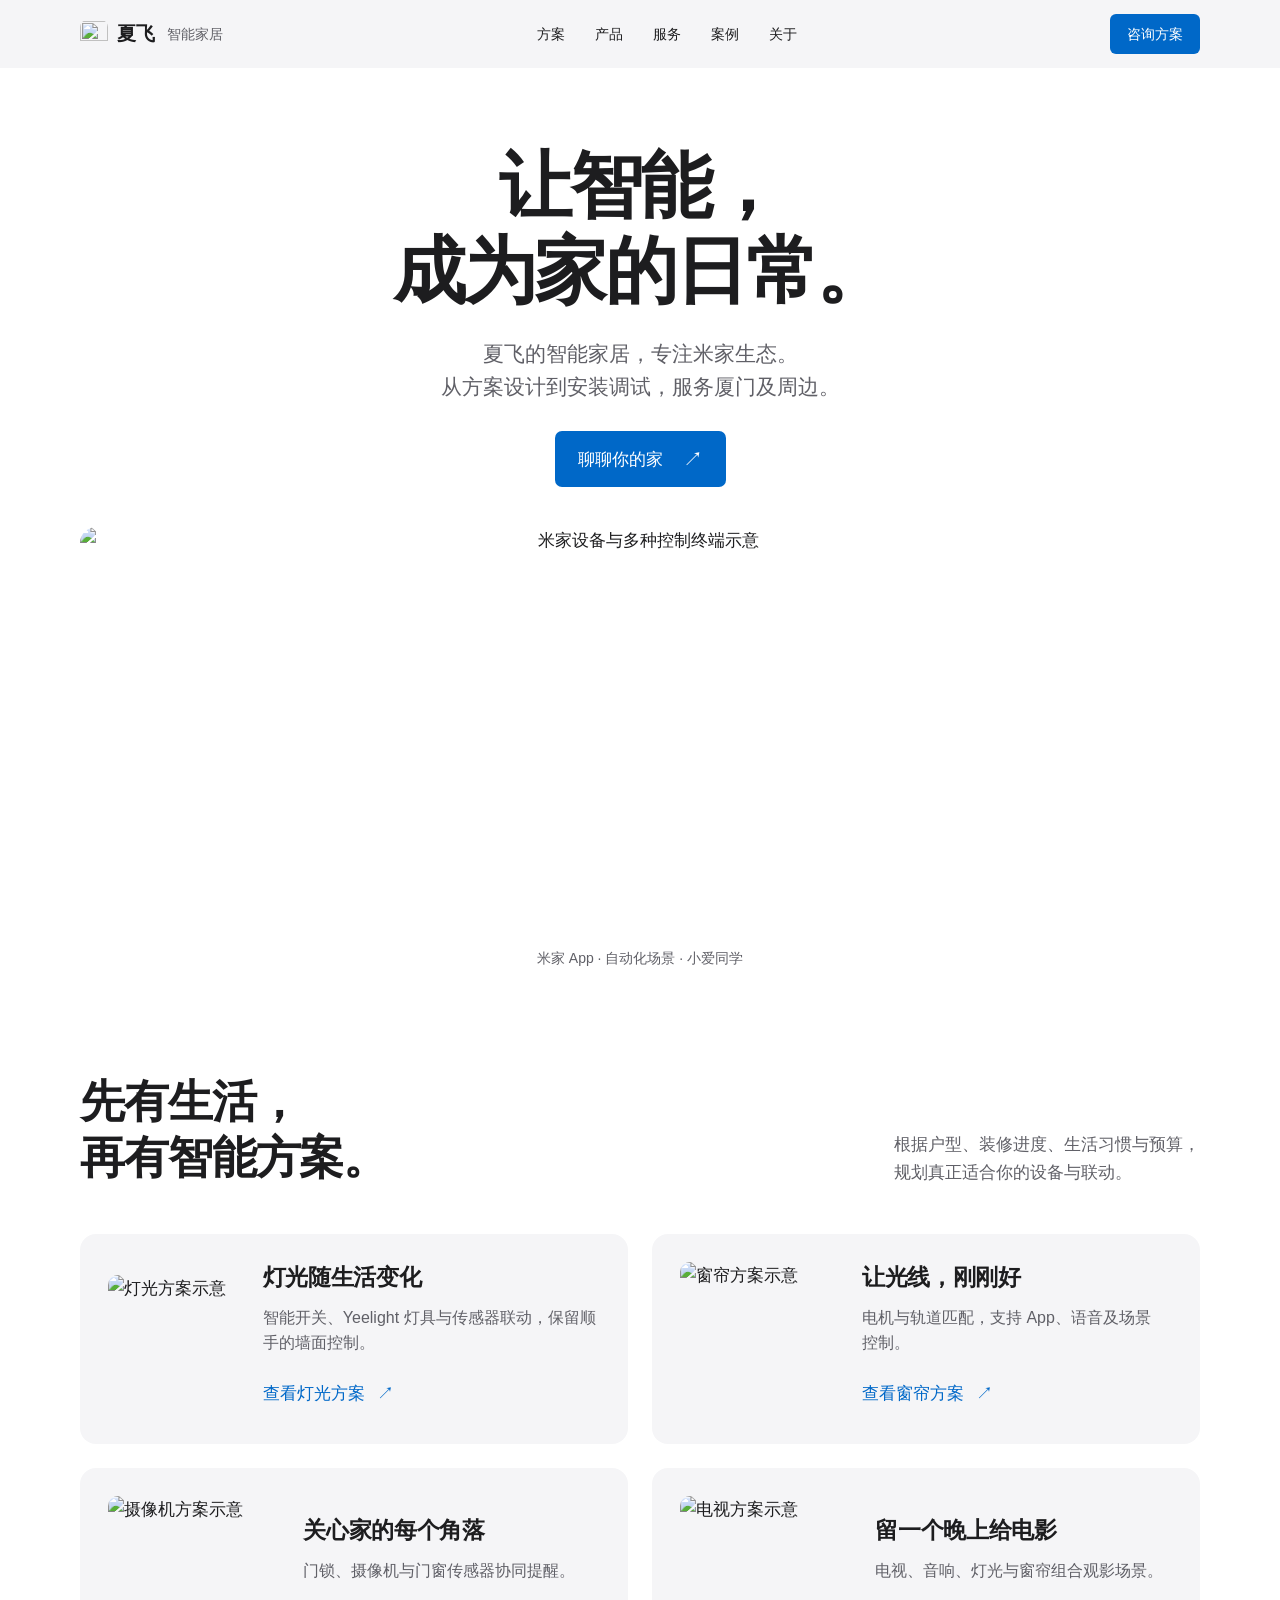
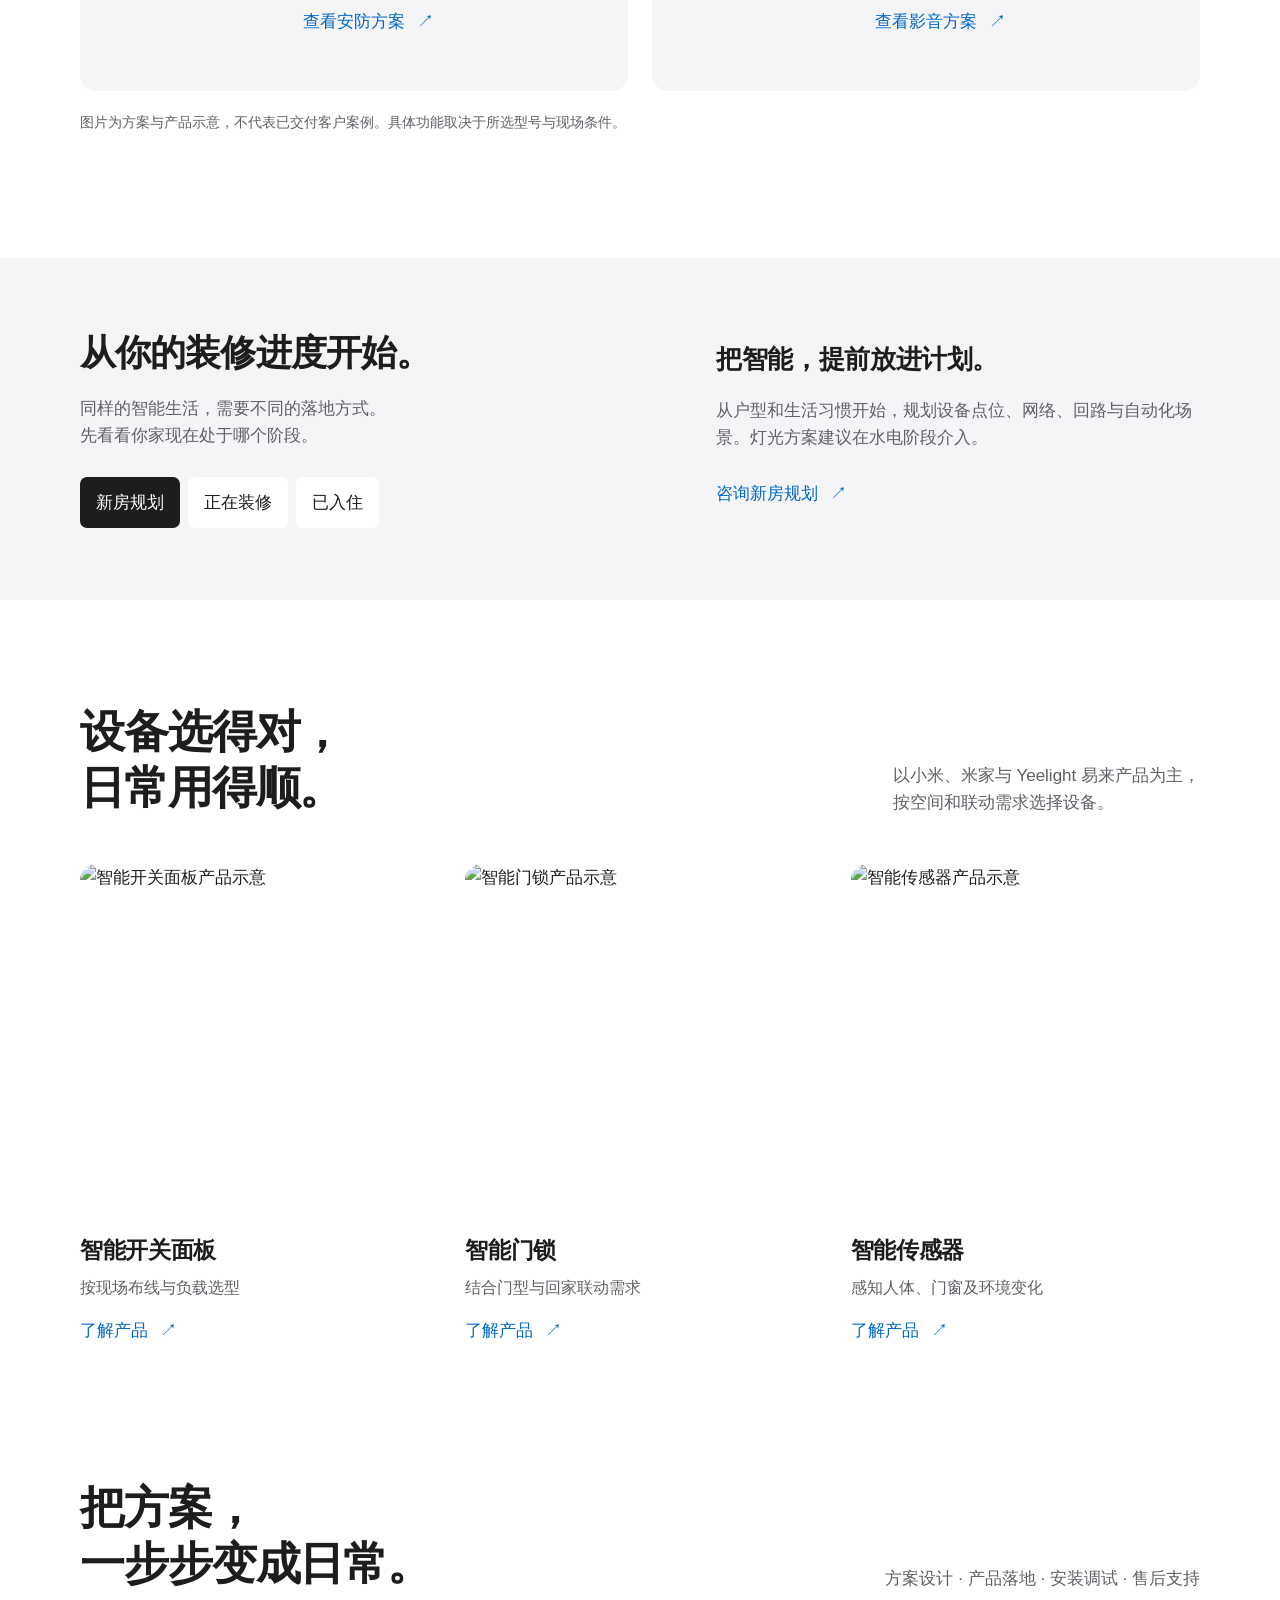
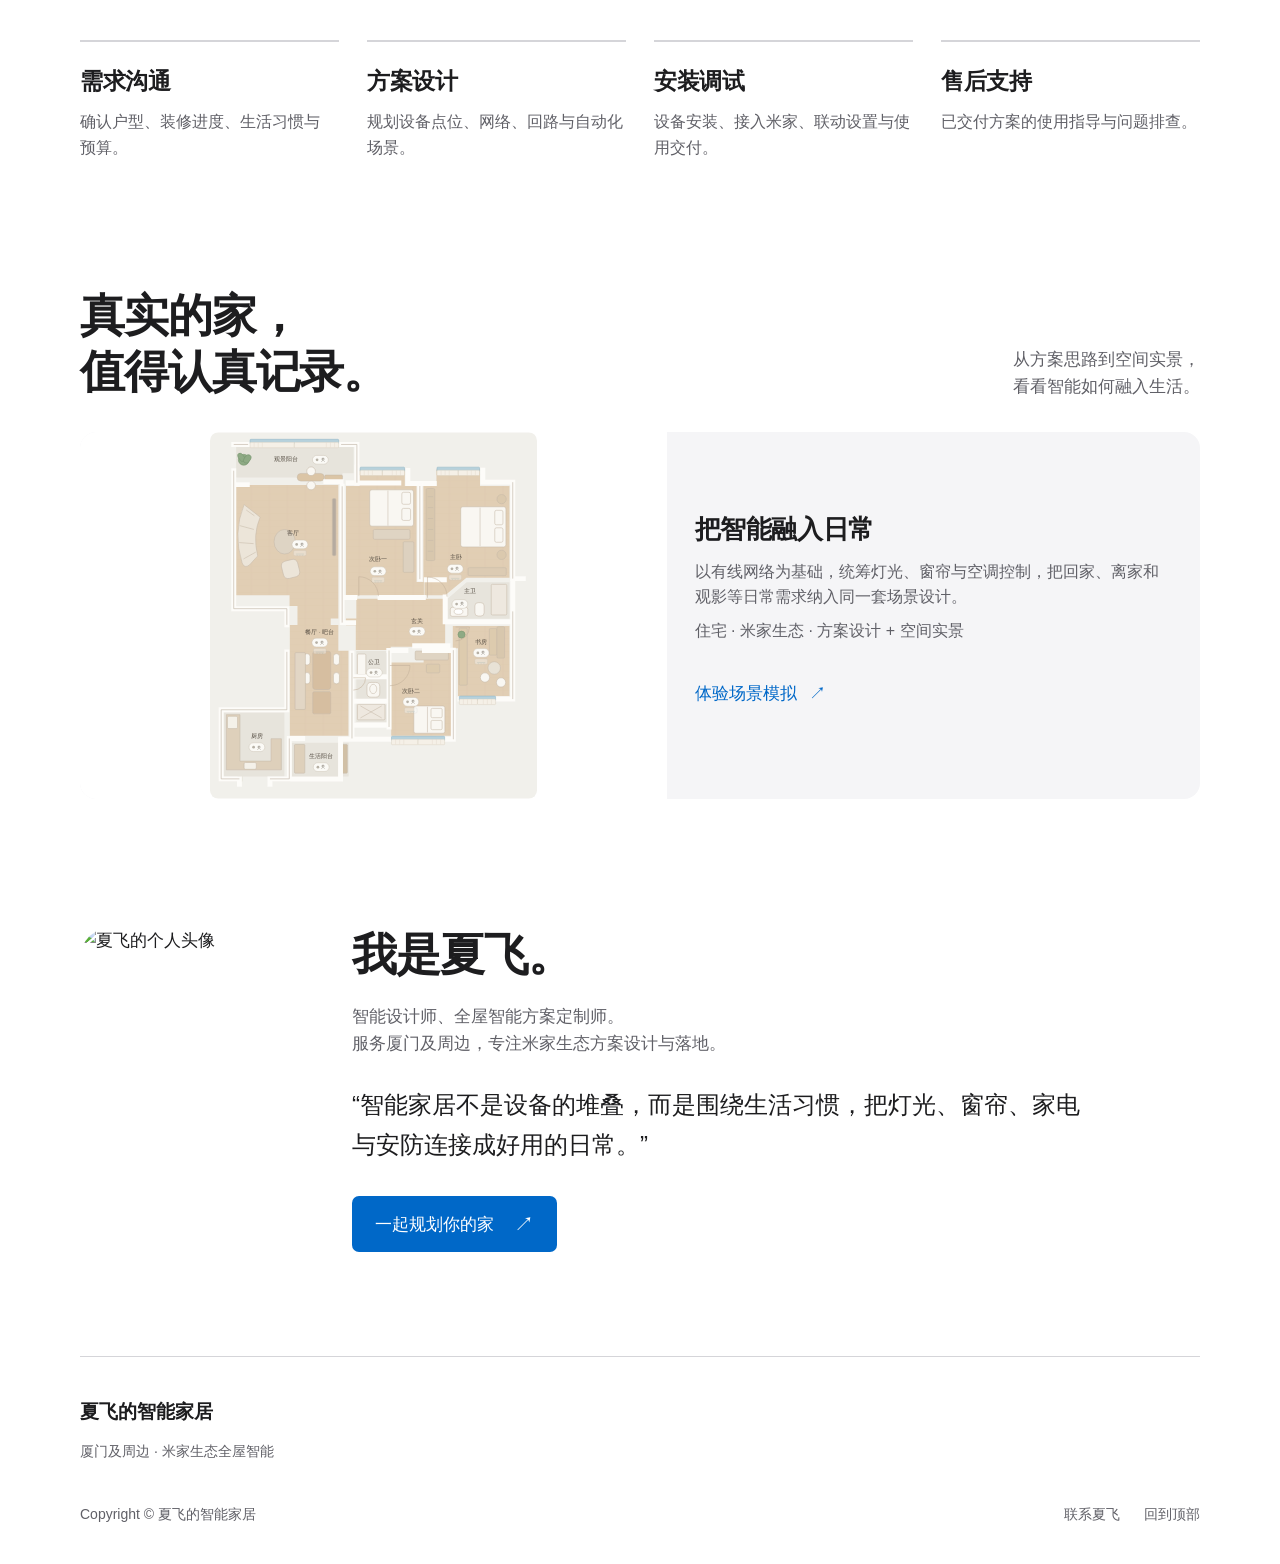
==== commit 576ca1ab: "新增按实际户型绘制的交互彩平场景模拟 以原户型布局绘制脱敏 SVG 彩平，提供房间灯光、窗帘动画、墙面开关与空调模式温度模拟，支持回家/离家/观影/晚安场景联动和手机放大。 模拟只运行在浏览器中，不连" ====
--- a/index.html
+++ b/index.html
@@ -3,5 +3,6 @@
 <section class="scene-section"><div class="wrap scene-layout"><div><h2>从你的装修进度开始。</h2><p>同样的智能生活，需要不同的落地方式。<br>先看看你家现在处于哪个阶段。</p><div class="stage-controls" aria-label="选择装修阶段"><button type="button" aria-pressed="true" data-stage="新房规划">新房规划</button><button type="button" aria-pressed="false" data-stage="正在装修">正在装修</button><button type="button" aria-pressed="false" data-stage="已入住">已入住</button></div></div><div class="stage-result" aria-live="polite"><h3 id="stage-title">把智能，提前放进计划。</h3><p id="stage-copy">从户型和生活习惯开始，规划设备点位、网络、回路与自动化场景。灯光方案建议在水电阶段介入。</p><a class="text-link" id="stage-link" href="contact.html?stage=新房规划">咨询新房规划 <span aria-hidden="true">↗</span></a></div></div><noscript><p class="wrap note">新房建议提前规划点位与布线；装修中需核对现场条件；已入住可根据现有线路制定改造方案。欢迎直接咨询。</p></noscript></section>
 <section id="产品" class="wrap section"><div class="section-head"><h2>设备选得对，<br>日常用得顺。</h2><p>以小米、米家与 Yeelight 易来产品为主，<br class="desktop-only">按空间和联动需求选择设备。</p></div><div class="products"><a class="product" href="switch.html"><img src="img/智能开关.jpg" alt="智能开关面板产品示意" width="272" height="272" loading="lazy"><div><h3>智能开关面板</h3><p>按现场布线与负载选型</p><span class="text-link">了解产品 <span aria-hidden="true">↗</span></span></div></a><a class="product" href="lock.html"><img src="img/智能门锁.jpg" alt="智能门锁产品示意" width="272" height="272" loading="lazy"><div><h3>智能门锁</h3><p>结合门型与回家联动需求</p><span class="text-link">了解产品 <span aria-hidden="true">↗</span></span></div></a><a class="product" href="sensor.html"><img src="img/传感器.jpg" alt="智能传感器产品示意" width="272" height="272" loading="lazy"><div><h3>智能传感器</h3><p>感知人体、门窗及环境变化</p><span class="text-link">了解产品 <span aria-hidden="true">↗</span></span></div></a></div></section>
 <section id="服务" class="wrap section service-section"><div class="section-head"><h2>把方案，<br>一步步变成日常。</h2><p>方案设计 · 产品落地 · 安装调试 · 售后支持</p></div><ol class="service-list"><li><h3>需求沟通</h3><p>确认户型、装修进度、生活习惯与预算。</p></li><li><h3>方案设计</h3><p>规划设备点位、网络、回路与自动化场景。</p></li><li><h3>安装调试</h3><p>设备安装、接入米家、联动设置与使用交付。</p></li><li><h3>售后支持</h3><p>已交付方案的使用指导与问题排查。</p></li></ol></section>
-<section id="案例" class="wrap section case-section case-showcase"><div class="section-head"><h2>真实的家，<br>值得认真记录。</h2><p>从方案思路到空间实景，<br class="desktop-only">看看智能如何融入生活。</p></div><div class="case-grid single"><a class="case-card" href="case-residential-01.html"><img src="img/cases/residential-01/system-overview.svg" width="1600" height="1000" alt="住宅智能系统概念示意：网络基础、统一控制与日常场景" loading="lazy"><div class="case-card-content"><h3>把智能融入日常</h3><p>以有线网络为基础，统筹灯光、窗帘与空调控制，把回家、离家和观影等日常需求纳入同一套场景设计。</p><p class="note">住宅 · 米家生态 · 方案设计 + 空间实景</p><span class="text-link">查看案例 <span aria-hidden="true">↗</span></span></div></a></div></section>
+<section id="案例" class="wrap section case-section case-showcase"><div class="section-head"><h2>真实的家，<br>值得认真记录。</h2><p>从方案思路到空间实景，<br class="desktop-only">看看智能如何融入生活。</p></div><div class="case-grid single"><a class="case-card" href="case-residential-01.html"><img src="img/cases/residential-01/floorplan-demo.svg" width="1200" height="1340" alt="住宅彩平场景模拟示意" loading="lazy"><div class="case-card-content"><h3>把智能融入日常</h3><p>以有线网络为基础，统筹灯光、窗帘与空调控制，把回家、离家和观影等日常需求纳入同一套场景设计。</p><p class="note">住宅 · 米家生态 · 方案设计 + 空间实景</p><span class="text-link">体验场景模拟 <span aria-hidden="true">↗</span></span></div></a></div></section>
 <section id="关于" class="wrap section about"><img src="img/icon.webp" alt="夏飞的个人头像" width="160" height="160" loading="lazy"><div><h2>我是夏飞。</h2><p>智能设计师、全屋智能方案定制师。<br>服务厦门及周边，专注米家生态方案设计与落地。</p><blockquote>“智能家居不是设备的堆叠，而是围绕生活习惯，把灯光、窗帘、家电与安防连接成好用的日常。”</blockquote><a class="button" href="contact.html">一起规划你的家 <span aria-hidden="true">↗</span></a></div></section></main><footer class="site-footer wrap"><a class="brand" href="index.html">夏飞的智能家居</a><p>厦门及周边 · 米家生态全屋智能</p><div class="footer-bottom"><span>Copyright © 夏飞的智能家居</span><a href="contact.html">联系夏飞</a><a href="#main">回到顶部</a></div></footer></body></html>
+
